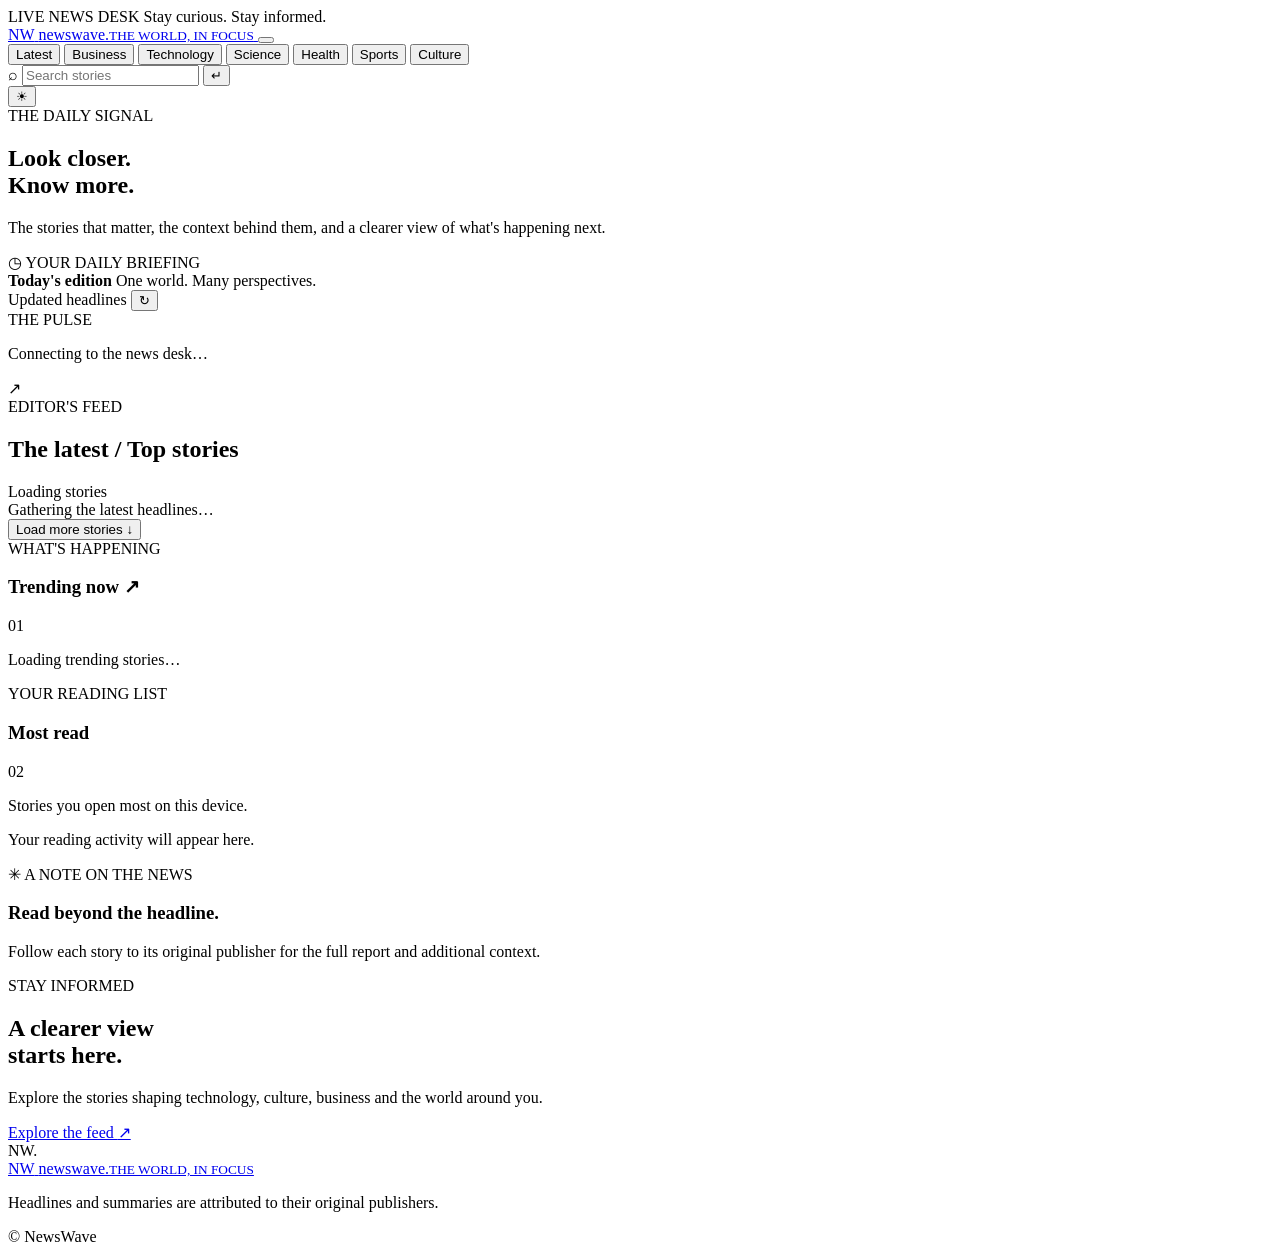
==== src/main/resources/static/index.html @ c4ccb03f "Initial commit" ====
<!DOCTYPE html>
<html lang="en" data-theme="dark">
<head>
  <meta charset="UTF-8">
  <meta name="viewport" content="width=device-width, initial-scale=1">
  <meta name="theme-color" content="#0a0b10">
  <meta name="description" content="NewsWave — breaking news, technology, business, science and the stories shaping our world.">
  <title>NewsWave — The World, Unfiltered</title>

  <link rel="preconnect" href="https://fonts.googleapis.com">
  <link rel="preconnect" href="https://fonts.gstatic.com" crossorigin>
  <link href="https://fonts.googleapis.com/css2?family=DM+Sans:wght@400;500;600;700&family=Manrope:wght@400;500;600;700;800&display=swap" rel="stylesheet">
  <link rel="stylesheet" href="/css/style.css">

  <script src="/js/theme.js" defer></script>
  <script src="/js/app.js" defer></script>
</head>
<body>
<div class="ambient ambient-one"></div>
<div class="ambient ambient-two"></div>

<div class="topline">
  <div class="container topline-inner">
    <span class="live-indicator"><span class="live-dot"></span> LIVE NEWS DESK</span>
    <span class="topline-message">Stay curious. Stay informed.</span>
    <span id="todayLabel" class="topline-date"></span>
  </div>
</div>

<header class="site-header">
  <div class="container header-inner">
    <a class="brand" href="/" aria-label="NewsWave home">
      <span class="brand-mark">NW<span></span></span>
      <span class="brand-word">newswave<span class="brand-period">.</span><small>THE WORLD, IN FOCUS</small></span>
    </a>

    <button class="mobile-menu-toggle" id="mobileMenuToggle"
            aria-label="Open navigation" aria-expanded="false"
            aria-controls="mainNav">
      <span></span><span></span><span></span>
    </button>

    <nav class="main-nav" id="mainNav" aria-label="News categories">
      <button class="nav-link active" data-category="general">Latest</button>
      <button class="nav-link" data-category="business">Business</button>
      <button class="nav-link" data-category="technology">Technology</button>
      <button class="nav-link" data-category="science">Science</button>
      <button class="nav-link" data-category="health">Health</button>
      <button class="nav-link" data-category="sports">Sports</button>
      <button class="nav-link" data-category="entertainment">Culture</button>
    </nav>

    <div class="header-actions">
      <form class="search-form" id="searchForm" role="search">
        <span class="search-symbol" aria-hidden="true">⌕</span>
        <input id="searchInput" type="search" placeholder="Search stories"
               aria-label="Search news">
        <button type="submit" aria-label="Submit search">↵</button>
      </form>
      <button class="theme-toggle" id="themeToggle"
              aria-label="Switch to light theme" title="Toggle theme">
        <span id="themeIcon" aria-hidden="true">☀</span>
      </button>
    </div>
  </div>
</header>

<main class="container page-wrap">
  <section class="hero-intro">
    <div class="hero-intro-copy">
      <div class="eyebrow"><span class="eyebrow-line"></span> THE DAILY SIGNAL</div>
      <h1>Look closer.<br>Know <span>more.</span></h1>
      <p>The stories that matter, the context behind them, and a clearer view of what's happening next.</p>
    </div>
    <div class="edition-widget">
      <div class="edition-widget-top">
        <span class="edition-icon">◷</span>
        <span>YOUR DAILY BRIEFING</span>
      </div>
      <strong id="editionDate">Today's edition</strong>
      <span class="edition-subtitle">One world. Many perspectives.</span>
      <div class="edition-rule"><span></span></div>
      <div class="edition-bottom">
        <span><i class="live-dot"></i> Updated headlines</span>
        <button id="refreshBtn" title="Refresh news" aria-label="Refresh news">↻</button>
      </div>
    </div>
  </section>

  <section class="breaking-strip" aria-label="Latest news update">
    <div class="breaking-label"><span class="live-dot"></span> THE PULSE</div>
    <p id="tickerText" aria-live="polite">Connecting to the news desk…</p>
    <span class="breaking-arrow" aria-hidden="true">↗</span>
  </section>

  <div class="content-heading">
    <div>
      <div class="eyebrow"><span class="eyebrow-line"></span> EDITOR'S FEED</div>
      <h2 id="sectionTitle">The latest <span class="muted-heading">/ Top stories</span></h2>
    </div>
    <div class="feed-meta">
      <span class="feed-live-dot"></span>
      <span id="resultsLabel">Loading stories</span>
    </div>
  </div>

  <div id="statusMessage" class="status-message" role="status">
    <span class="status-spinner"></span>
    Gathering the latest headlines…
  </div>

  <section class="editorial-layout" aria-label="News feed">
    <div class="main-feed">
      <section id="featuredStory" class="featured-story" aria-label="Featured story"></section>
      <section id="newsGrid" class="news-grid" aria-label="More news stories" aria-live="polite"></section>
      <div class="load-more-wrap">
        <button class="load-more" id="loadMoreBtn">
          Load more stories <span aria-hidden="true">↓</span>
        </button>
      </div>
    </div>

    <aside class="sidebar">
      <section class="sidebar-panel trending-panel">
        <div class="panel-heading">
          <div>
            <span class="panel-kicker">WHAT'S HAPPENING</span>
            <h3>Trending now <span class="trending-mark">↗</span></h3>
          </div>
          <span class="panel-index">01</span>
        </div>
        <div id="trendingList" class="trending-list">
          <p class="panel-placeholder">Loading trending stories…</p>
        </div>
      </section>

      <section class="sidebar-panel popular-panel">
        <div class="panel-heading">
          <div>
            <span class="panel-kicker">YOUR READING LIST</span>
            <h3>Most read</h3>
          </div>
          <span class="panel-index">02</span>
        </div>
        <p class="panel-description">Stories you open most on this device.</p>
        <div id="mostReadList" class="most-read-list">
          <p class="panel-placeholder">Your reading activity will appear here.</p>
        </div>
      </section>

      <section class="sidebar-note">
        <span class="sidebar-note-icon">✳</span>
        <span class="panel-kicker">A NOTE ON THE NEWS</span>
        <h3>Read beyond the headline.</h3>
        <p>Follow each story to its original publisher for the full report and additional context.</p>
      </section>
    </aside>
  </section>

  <section class="closing-banner">
    <div class="closing-orbit orbit-one"></div>
    <div class="closing-orbit orbit-two"></div>
    <div class="closing-content">
      <span class="panel-kicker">STAY INFORMED</span>
      <h2>A clearer view<br>starts <span>here.</span></h2>
      <p>Explore the stories shaping technology, culture, business and the world around you.</p>
      <a href="#newsGrid" class="closing-link">Explore the feed <span>↗</span></a>
    </div>
    <div class="closing-graphic" aria-hidden="true">
      <div class="graphic-ring ring-one"></div>
      <div class="graphic-ring ring-two"></div>
      <div class="graphic-core">NW<span>.</span></div>
    </div>
  </section>
</main>

<footer class="site-footer">
  <div class="container footer-inner">
    <a class="brand footer-brand" href="/">
      <span class="brand-mark">NW<span></span></span>
      <span class="brand-word">newswave<span class="brand-period">.</span><small>THE WORLD, IN FOCUS</small></span>
    </a>
    <p>Headlines and summaries are attributed to their original publishers.</p>
    <span class="footer-copy">© <span id="year"></span> NewsWave</span>
  </div>
</footer>
</body>
</html>
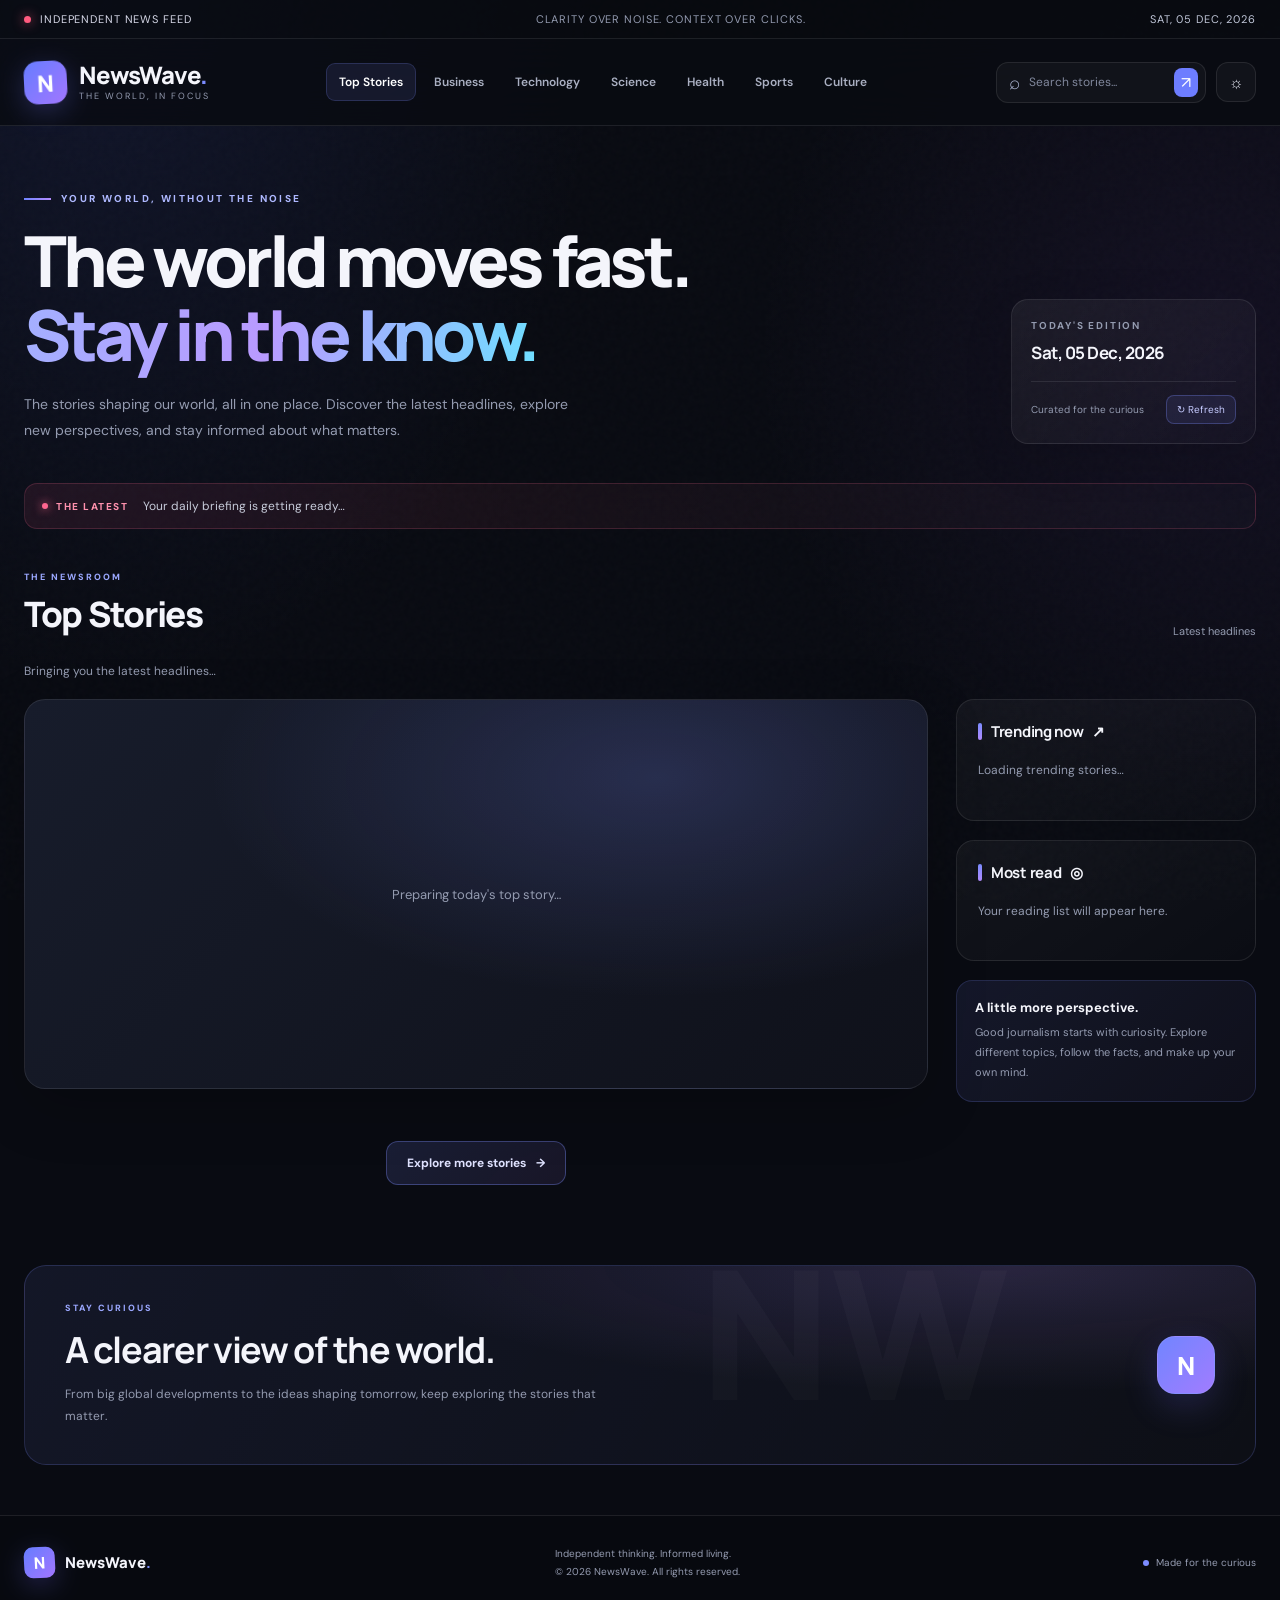
==== commit f9cd533d: "initial commit" ====
--- a/src/main/resources/static/index.html
+++ b/src/main/resources/static/index.html
@@ -1,189 +1,1173 @@
 
 <!DOCTYPE html>
-<html lang="en" data-theme="dark">
+<html lang="en">
 <head>
-  <meta charset="UTF-8">
-  <meta name="viewport" content="width=device-width, initial-scale=1">
-  <meta name="theme-color" content="#0a0b10">
-  <meta name="description" content="NewsWave — breaking news, technology, business, science and the stories shaping our world.">
-  <title>NewsWave — The World, Unfiltered</title>
-
-  <link rel="preconnect" href="https://fonts.googleapis.com">
-  <link rel="preconnect" href="https://fonts.gstatic.com" crossorigin>
-  <link href="https://fonts.googleapis.com/css2?family=DM+Sans:wght@400;500;600;700&family=Manrope:wght@400;500;600;700;800&display=swap" rel="stylesheet">
-  <link rel="stylesheet" href="/css/style.css">
-
-  <script src="/js/theme.js" defer></script>
-  <script src="/js/app.js" defer></script>
+    <meta charset="UTF-8">
+    <meta name="viewport" content="width=device-width, initial-scale=1.0">
+    <meta name="theme-color" content="#090b12">
+    <meta name="description" content="NewsWave — Your world, without the noise. Discover breaking news, technology, business, science, and global stories.">
+
+    <title>NewsWave — The World, In Focus</title>
+
+    <link rel="preconnect" href="https://fonts.googleapis.com">
+    <link rel="preconnect" href="https://fonts.gstatic.com" crossorigin>
+
+    <link href="https://fonts.googleapis.com/css2?family=DM+Sans:wght@400;500;600;700;800&family=Manrope:wght@400;500;600;700;800&display=swap" rel="stylesheet">
+    <link rel="stylesheet" href="/css/style.css">
+
+    <style>
+        /* Premium NewsWave index enhancements */
+        :root {
+            --nw-bg: #090b12;
+            --nw-surface: #111521;
+            --nw-surface-2: #171c2b;
+            --nw-border: rgba(255,255,255,.09);
+            --nw-text: #f4f5fb;
+            --nw-muted: #949bb0;
+            --nw-blue: #7c8cff;
+            --nw-cyan: #58d8ff;
+            --nw-purple: #b18cff;
+            --nw-radius: 20px;
+        }
+
+        * { box-sizing: border-box; }
+
+        html {
+            scroll-behavior: smooth;
+            scroll-padding-top: 110px;
+        }
+
+        body {
+            margin: 0;
+            background:
+                radial-gradient(ellipse at 8% 0%, rgba(88,112,255,.11), transparent 30%),
+                radial-gradient(ellipse at 95% 22%, rgba(163,91,255,.07), transparent 27%),
+                var(--nw-bg);
+            color: var(--nw-text);
+            font-family: "DM Sans", sans-serif;
+            -webkit-font-smoothing: antialiased;
+        }
+
+        body::before {
+            content: "";
+            position: fixed;
+            inset: 0;
+            pointer-events: none;
+            z-index: -1;
+            opacity: .12;
+            background-image: url("data:image/svg+xml,%3Csvg viewBox='0 0 180 180' xmlns='http://www.w3.org/2000/svg'%3E%3Cfilter id='n'%3E%3CfeTurbulence type='fractalNoise' baseFrequency='.9' numOctaves='3' stitchTiles='stitch'/%3E%3C/filter%3E%3Crect width='100%25' height='100%25' filter='url(%23n)' opacity='.16'/%3E%3C/svg%3E");
+        }
+
+        a { color: inherit; }
+
+        button, input { font: inherit; }
+
+        button { -webkit-tap-highlight-color: transparent; }
+
+        ::selection {
+            color: #fff;
+            background: #686dff;
+        }
+
+        .container {
+            width: min(1320px, calc(100% - 48px));
+            margin-inline: auto;
+        }
+
+        .topline {
+            border-bottom: 1px solid var(--nw-border);
+            background: rgba(8,10,16,.8);
+            font-size: 11px;
+            letter-spacing: .08em;
+            text-transform: uppercase;
+        }
+
+        .topline-inner {
+            display: flex;
+            align-items: center;
+            justify-content: space-between;
+            gap: 20px;
+            min-height: 38px;
+        }
+
+        .live-indicator {
+            display: inline-flex;
+            align-items: center;
+            gap: 9px;
+            color: #d7d9e8;
+        }
+
+        .live-indicator::before {
+            content: "";
+            width: 7px;
+            height: 7px;
+            border-radius: 50%;
+            background: #ff5b7f;
+            box-shadow: 0 0 12px rgba(255,91,127,.8);
+            animation: livePulse 1.8s infinite;
+        }
+
+        .topline-message { color: var(--nw-muted); }
+        .topline-date { color: #c1c7d9; }
+
+        .site-header {
+            position: sticky;
+            top: 0;
+            z-index: 100;
+            background: rgba(9,11,18,.82);
+            backdrop-filter: blur(22px);
+            -webkit-backdrop-filter: blur(22px);
+            border-bottom: 1px solid var(--nw-border);
+        }
+
+        .header-inner {
+            min-height: 86px;
+            display: flex;
+            align-items: center;
+            justify-content: space-between;
+            gap: 30px;
+        }
+
+        .brand {
+            display: inline-flex;
+            align-items: center;
+            gap: 12px;
+            flex-shrink: 0;
+            text-decoration: none;
+        }
+
+        .brand-mark {
+            width: 43px;
+            height: 43px;
+            display: grid;
+            place-items: center;
+            border-radius: 14px;
+            color: white;
+            font-family: Manrope, sans-serif;
+            font-size: 23px;
+            font-weight: 800;
+            background: linear-gradient(135deg, #667dff, #a276ff);
+            box-shadow: 0 7px 26px rgba(112,111,255,.25);
+            transform: rotate(-3deg);
+            transition: transform .3s, box-shadow .3s;
+        }
+
+        .brand:hover .brand-mark {
+            transform: rotate(5deg) scale(1.07);
+            box-shadow: 0 9px 32px rgba(112,111,255,.4);
+        }
+
+        .brand-copy { display: grid; gap: 1px; }
+
+        .brand-word {
+            font-family: Manrope, sans-serif;
+            font-size: 24px;
+            font-weight: 800;
+            letter-spacing: -1.2px;
+            line-height: 1.1;
+        }
+
+        .brand-period { color: var(--nw-blue); }
+
+        .brand small {
+            color: var(--nw-muted);
+            font-size: 9px;
+            letter-spacing: 2px;
+            text-transform: uppercase;
+        }
+
+        .main-nav {
+            display: flex;
+            align-items: center;
+            justify-content: center;
+            gap: 5px;
+        }
+
+        .nav-link {
+            border: 1px solid transparent;
+            border-radius: 9px;
+            padding: 10px 12px;
+            background: transparent;
+            color: #aab0c2;
+            font-size: 12px;
+            font-weight: 600;
+            cursor: pointer;
+            transition: color .2s, background .2s, border-color .2s;
+        }
+
+        .nav-link:hover,
+        .nav-link.active {
+            color: #fff;
+            border-color: rgba(124,140,255,.2);
+            background: rgba(124,140,255,.11);
+        }
+
+        .header-actions {
+            display: flex;
+            align-items: center;
+            gap: 10px;
+        }
+
+        .search-form {
+            display: flex;
+            align-items: center;
+            gap: 7px;
+            padding: 5px 7px 5px 12px;
+            width: 210px;
+            border: 1px solid var(--nw-border);
+            border-radius: 12px;
+            background: rgba(255,255,255,.035);
+            transition: width .25s, border-color .25s, background .25s;
+        }
+
+        .search-form:focus-within {
+            width: 245px;
+            border-color: rgba(124,140,255,.65);
+            background: rgba(124,140,255,.055);
+        }
+
+        .search-symbol {
+            color: #a9b2ce;
+            font-size: 19px;
+            line-height: 1;
+        }
+
+        .search-form input {
+            width: 100%;
+            min-width: 0;
+            border: 0;
+            outline: 0;
+            background: transparent;
+            color: var(--nw-text);
+            font-size: 12px;
+        }
+
+        .search-form input::placeholder { color: #81889d; }
+
+        .search-form button {
+            width: 29px;
+            height: 29px;
+            border: 0;
+            border-radius: 8px;
+            color: #fff;
+            background: #6d7dff;
+            cursor: pointer;
+            transition: background .2s, transform .2s;
+        }
+
+        .search-form button:hover {
+            background: #8a73ff;
+            transform: scale(1.05);
+        }
+
+        .theme-toggle,
+        .mobile-menu-toggle {
+            width: 40px;
+            height: 40px;
+            display: grid;
+            place-items: center;
+            border: 1px solid var(--nw-border);
+            border-radius: 12px;
+            background: rgba(255,255,255,.035);
+            color: #e6e8f4;
+            cursor: pointer;
+            transition: .2s;
+        }
+
+        .theme-toggle:hover,
+        .mobile-menu-toggle:hover {
+            border-color: rgba(124,140,255,.55);
+            background: rgba(124,140,255,.13);
+        }
+
+        .mobile-menu-toggle { display: none; }
+
+        .page-wrap { padding-top: 38px; }
+
+        .hero-intro {
+            display: flex;
+            align-items: flex-end;
+            justify-content: space-between;
+            gap: 32px;
+            padding: 28px 0 34px;
+        }
+
+        .hero-intro-copy { max-width: 760px; }
+
+        .eyebrow {
+            display: flex;
+            align-items: center;
+            gap: 10px;
+            margin-bottom: 19px;
+            color: #aeb8ff;
+            font-size: 10px;
+            font-weight: 800;
+            letter-spacing: 2.4px;
+            text-transform: uppercase;
+        }
+
+        .eyebrow-line {
+            width: 27px;
+            height: 2px;
+            background: linear-gradient(90deg, #7185ff, #b38cff);
+        }
+
+        .hero-intro h1 {
+            margin: 0;
+            font-family: Manrope, sans-serif;
+            font-size: clamp(42px, 5.5vw, 76px);
+            font-weight: 800;
+            letter-spacing: -4.2px;
+            line-height: 1.05;
+        }
+
+        .hero-intro h1 span {
+            color: transparent;
+            background: linear-gradient(100deg, #a3b0ff 0%, #b99aff 47%, #6edfff 100%);
+            -webkit-background-clip: text;
+            background-clip: text;
+        }
+
+        .hero-intro-copy > p {
+            max-width: 560px;
+            margin: 19px 0 0;
+            color: var(--nw-muted);
+            font-size: 14px;
+            line-height: 1.9;
+        }
+
+        .edition-widget {
+            width: 245px;
+            flex-shrink: 0;
+            padding: 19px;
+            border: 1px solid var(--nw-border);
+            border-radius: 17px;
+            background: linear-gradient(135deg, rgba(255,255,255,.055), rgba(255,255,255,.015));
+            box-shadow: 0 14px 50px rgba(0,0,0,.12);
+        }
+
+        .edition-widget > span {
+            display: block;
+            margin-bottom: 9px;
+            color: var(--nw-muted);
+            font-size: 10px;
+            font-weight: 700;
+            letter-spacing: 1.8px;
+            text-transform: uppercase;
+        }
+
+        .edition-widget strong {
+            display: block;
+            font-family: Manrope, sans-serif;
+            font-size: 17px;
+            letter-spacing: -.5px;
+        }
+
+        .edition-bottom {
+            display: flex;
+            justify-content: space-between;
+            align-items: center;
+            gap: 8px;
+            margin-top: 17px;
+            padding-top: 13px;
+            border-top: 1px solid var(--nw-border);
+            color: var(--nw-muted);
+            font-size: 10px;
+        }
+
+        #refreshBtn {
+            border: 1px solid rgba(124,140,255,.3);
+            border-radius: 8px;
+            padding: 7px 10px;
+            color: #c6cbff;
+            background: rgba(124,140,255,.1);
+            cursor: pointer;
+            transition: .2s;
+        }
+
+        #refreshBtn:hover {
+            color: white;
+            background: rgba(124,140,255,.24);
+            transform: translateY(-1px);
+        }
+
+        .breaking-strip {
+            display: flex;
+            align-items: center;
+            gap: 15px;
+            overflow: hidden;
+            margin: 5px 0 42px;
+            padding: 14px 17px;
+            border: 1px solid rgba(255,104,143,.18);
+            border-radius: 13px;
+            background: linear-gradient(90deg, rgba(255,85,129,.09), rgba(255,255,255,.015));
+        }
+
+        .breaking-label {
+            display: flex;
+            align-items: center;
+            gap: 8px;
+            flex-shrink: 0;
+            color: #ff91ad;
+            font-size: 10px;
+            font-weight: 800;
+            letter-spacing: 1.5px;
+            text-transform: uppercase;
+        }
+
+        .breaking-label::before {
+            content: "";
+            width: 6px;
+            height: 6px;
+            border-radius: 50%;
+            background: #ff668f;
+            box-shadow: 0 0 10px #ff668f;
+        }
+
+        #tickerText {
+            overflow: hidden;
+            color: #c7cbda;
+            font-size: 12px;
+            text-overflow: ellipsis;
+            white-space: nowrap;
+        }
+
+        .content-heading {
+            display: flex;
+            align-items: flex-end;
+            justify-content: space-between;
+            gap: 20px;
+            margin-bottom: 23px;
+        }
+
+        .panel-kicker {
+            display: block;
+            margin-bottom: 7px;
+            color: #9ba8ff;
+            font-size: 9px;
+            font-weight: 800;
+            letter-spacing: 2px;
+            text-transform: uppercase;
+        }
+
+        .content-heading h2 {
+            margin: 0;
+            font-family: Manrope, sans-serif;
+            font-size: clamp(25px, 3vw, 35px);
+            font-weight: 800;
+            letter-spacing: -1.3px;
+        }
+
+        #resultsLabel {
+            color: var(--nw-muted);
+            font-size: 11px;
+        }
+
+        .status-message {
+            margin: 0 0 18px;
+            color: var(--nw-muted);
+            font-size: 12px;
+            line-height: 1.7;
+        }
+
+        .editorial-layout {
+            display: grid;
+            grid-template-columns: minmax(0, 1fr) 300px;
+            align-items: start;
+            gap: 28px;
+        }
+
+        .main-feed { min-width: 0; }
+
+        .featured-story {
+            position: relative;
+            min-height: 390px;
+            overflow: hidden;
+            isolation: isolate;
+            border: 1px solid var(--nw-border);
+            border-radius: 21px;
+            background:
+                radial-gradient(ellipse at 70% 20%, rgba(124,140,255,.2), transparent 50%),
+                linear-gradient(135deg, #171c2b, #0f111a);
+            box-shadow: 0 18px 60px rgba(0,0,0,.2);
+        }
+
+        .featured-story:empty::before {
+            content: "Preparing today's top story…";
+            position: absolute;
+            inset: 0;
+            display: grid;
+            place-items: center;
+            color: var(--nw-muted);
+            font-size: 13px;
+        }
+
+        .news-grid {
+            display: grid;
+            grid-template-columns: repeat(2, minmax(0, 1fr));
+            gap: 19px;
+            margin-top: 20px;
+        }
+
+        .news-grid > * {
+            min-width: 0;
+            animation: storyAppear .45s both;
+        }
+
+        .news-grid > *:nth-child(2n) { animation-delay: .07s; }
+        .news-grid > *:nth-child(3n) { animation-delay: .12s; }
+
+        /* Style common article-card patterns without requiring a JS rewrite. */
+        .featured-story,
+        .news-grid > *,
+        .sidebar-panel {
+            transition: border-color .25s, box-shadow .25s, transform .25s;
+        }
+
+        .news-grid > * {
+            overflow: hidden;
+            border: 1px solid var(--nw-border);
+            border-radius: 17px;
+            background: linear-gradient(145deg, rgba(255,255,255,.045), rgba(255,255,255,.015));
+        }
+
+        .news-grid > *:hover,
+        .sidebar-panel:hover {
+            border-color: rgba(124,140,255,.32);
+            box-shadow: 0 16px 40px rgba(0,0,0,.2);
+            transform: translateY(-3px);
+        }
+
+        .news-grid img {
+            display: block;
+            width: 100%;
+            aspect-ratio: 16 / 10;
+            object-fit: cover;
+            transition: transform .55s cubic-bezier(.2,.7,.2,1);
+        }
+
+        .news-grid > *:hover img { transform: scale(1.035); }
+
+        .sidebar {
+            display: grid;
+            gap: 19px;
+        }
+
+        .sidebar-panel {
+            overflow: hidden;
+            padding: 21px;
+            border: 1px solid var(--nw-border);
+            border-radius: 18px;
+            background: linear-gradient(145deg, rgba(255,255,255,.045), rgba(255,255,255,.012));
+        }
+
+        .sidebar-panel h3 {
+            display: flex;
+            align-items: center;
+            gap: 9px;
+            margin: 0 0 18px;
+            font-family: Manrope, sans-serif;
+            font-size: 15px;
+            letter-spacing: -.3px;
+        }
+
+        .sidebar-panel h3::before {
+            content: "";
+            width: 4px;
+            height: 17px;
+            border-radius: 5px;
+            background: linear-gradient(#7b8cff, #b18cff);
+        }
+
+        .trending-list,
+        .most-read-list {
+            display: grid;
+            gap: 0;
+        }
+
+        .trending-list > *,
+        .most-read-list > * {
+            padding: 13px 0;
+            border-bottom: 1px solid var(--nw-border);
+        }
+
+        .trending-list > *:first-child,
+        .most-read-list > *:first-child { padding-top: 0; }
+
+        .trending-list > *:last-child,
+        .most-read-list > *:last-child {
+            padding-bottom: 0;
+            border-bottom: 0;
+        }
+
+        .trending-list a,
+        .most-read-list a {
+            color: #dfe2f0;
+            font-size: 12px;
+            font-weight: 600;
+            line-height: 1.65;
+            text-decoration: none;
+            transition: color .2s;
+        }
+
+        .trending-list a:hover,
+        .most-read-list a:hover { color: #a9b4ff; }
+
+        .sidebar-note {
+            padding: 18px;
+            border: 1px solid rgba(124,140,255,.18);
+            border-radius: 16px;
+            background: linear-gradient(135deg, rgba(124,140,255,.1), rgba(177,140,255,.04));
+        }
+
+        .sidebar-note strong {
+            display: block;
+            margin-bottom: 7px;
+            font-size: 13px;
+        }
+
+        .sidebar-note p {
+            margin: 0;
+            color: var(--nw-muted);
+            font-size: 11px;
+            line-height: 1.8;
+        }
+
+        .load-more-wrap {
+            display: flex;
+            justify-content: center;
+            padding: 32px 0 10px;
+        }
+
+        #loadMoreBtn {
+            display: inline-flex;
+            align-items: center;
+            justify-content: center;
+            gap: 10px;
+            min-width: 180px;
+            padding: 13px 20px;
+            border: 1px solid rgba(124,140,255,.35);
+            border-radius: 12px;
+            color: #dfe2ff;
+            background: linear-gradient(135deg, rgba(124,140,255,.15), rgba(177,140,255,.09));
+            font-size: 12px;
+            font-weight: 700;
+            cursor: pointer;
+            transition: .25s;
+        }
+
+        #loadMoreBtn:hover {
+            border-color: #8e9aff;
+            background: linear-gradient(135deg, rgba(124,140,255,.27), rgba(177,140,255,.18));
+            transform: translateY(-2px);
+            box-shadow: 0 8px 24px rgba(124,140,255,.12);
+        }
+
+        .closing-banner {
+            position: relative;
+            overflow: hidden;
+            display: flex;
+            align-items: center;
+            justify-content: space-between;
+            gap: 30px;
+            margin: 70px 0 50px;
+            padding: 36px 40px;
+            border: 1px solid rgba(124,140,255,.2);
+            border-radius: 22px;
+            background:
+                radial-gradient(ellipse at 80% 0%, rgba(177,140,255,.16), transparent 45%),
+                linear-gradient(120deg, rgba(124,140,255,.09), rgba(255,255,255,.02));
+        }
+
+        .closing-banner::after {
+            content: "NW";
+            position: absolute;
+            right: 20%;
+            top: -58px;
+            color: rgba(255,255,255,.025);
+            font-family: Manrope, sans-serif;
+            font-size: 180px;
+            font-weight: 800;
+            pointer-events: none;
+        }
+
+        .closing-banner > div { position: relative; z-index: 1; }
+
+        .closing-banner .panel-kicker { margin-bottom: 11px; }
+
+        .closing-banner h2 {
+            margin: 0;
+            font-family: Manrope, sans-serif;
+            font-size: clamp(23px, 3vw, 36px);
+            letter-spacing: -1.3px;
+        }
+
+        .closing-banner p {
+            max-width: 570px;
+            margin: 10px 0 0;
+            color: var(--nw-muted);
+            font-size: 12px;
+            line-height: 1.8;
+        }
+
+        .closing-mark {
+            position: relative;
+            z-index: 1;
+            display: grid;
+            width: 58px;
+            height: 58px;
+            flex-shrink: 0;
+            place-items: center;
+            border: 1px solid rgba(160,167,255,.3);
+            border-radius: 18px;
+            color: white;
+            background: linear-gradient(135deg, #7185ff, #a17cff);
+            font-family: Manrope, sans-serif;
+            font-size: 25px;
+            font-weight: 800;
+            box-shadow: 0 12px 35px rgba(112,111,255,.2);
+        }
+
+        .site-footer {
+            border-top: 1px solid var(--nw-border);
+            background: rgba(0,0,0,.12);
+        }
+
+        .footer-inner {
+            display: flex;
+            align-items: center;
+            justify-content: space-between;
+            gap: 20px;
+            min-height: 94px;
+        }
+
+        .footer-brand {
+            display: flex;
+            align-items: center;
+            gap: 10px;
+            font-family: Manrope, sans-serif;
+            font-size: 15px;
+            font-weight: 800;
+        }
+
+        .footer-brand .brand-mark {
+            width: 31px;
+            height: 31px;
+            border-radius: 9px;
+            font-size: 16px;
+        }
+
+        .footer-inner p {
+            margin: 0;
+            color: var(--nw-muted);
+            font-size: 10px;
+            line-height: 1.8;
+        }
+
+        .footer-meta {
+            display: flex;
+            align-items: center;
+            gap: 7px;
+            color: var(--nw-muted);
+            font-size: 10px;
+        }
+
+        .footer-meta::before {
+            content: "";
+            width: 6px;
+            height: 6px;
+            border-radius: 50%;
+            background: #7c8cff;
+        }
+
+        /* Theme switch compatibility */
+        html[data-theme="light"],
+        html.light-theme,
+        body.light-theme {
+            --nw-bg: #f4f5fb;
+            --nw-surface: #fff;
+            --nw-surface-2: #eceefa;
+            --nw-border: rgba(35,42,75,.12);
+            --nw-text: #191d2d;
+            --nw-muted: #697087;
+        }
+
+        html[data-theme="light"] body,
+        html.light-theme body,
+        body.light-theme {
+            background:
+                radial-gradient(ellipse at 8% 0%, rgba(88,112,255,.09), transparent 30%),
+                #f4f5fb;
+            color: var(--nw-text);
+        }
+
+        html[data-theme="light"] .site-header,
+        html.light-theme .site-header,
+        body.light-theme .site-header {
+            background: rgba(248,249,253,.86);
+        }
+
+        html[data-theme="light"] .topline,
+        html.light-theme .topline,
+        body.light-theme .topline { background: rgba(245,246,251,.88); }
+
+        html[data-theme="light"] .topline-message,
+        html[data-theme="light"] .topline-date,
+        html.light-theme .topline-message,
+        html.light-theme .topline-date,
+        body.light-theme .topline-message,
+        body.light-theme .topline-date { color: #697087; }
+
+        html[data-theme="light"] .nav-link,
+        html.light-theme .nav-link,
+        body.light-theme .nav-link { color: #525b73; }
+
+        html[data-theme="light"] .nav-link:hover,
+        html[data-theme="light"] .nav-link.active,
+        html.light-theme .nav-link:hover,
+        html.light-theme .nav-link.active,
+        body.light-theme .nav-link:hover,
+        body.light-theme .nav-link.active {
+            color: #343b76;
+            background: rgba(124,140,255,.12);
+        }
+
+        html[data-theme="light"] .search-form,
+        html[data-theme="light"] .theme-toggle,
+        html.light-theme .search-form,
+        html.light-theme .theme-toggle,
+        body.light-theme .search-form,
+        body.light-theme .theme-toggle { background: rgba(30,40,90,.035); }
+
+        html[data-theme="light"] .search-form input,
+        html.light-theme .search-form input,
+        body.light-theme .search-form input { color: #191d2d; }
+
+        html[data-theme="light"] .search-form input::placeholder,
+        html.light-theme .search-form input::placeholder,
+        body.light-theme .search-form input::placeholder { color: #798198; }
+
+        html[data-theme="light"] .featured-story,
+        html.light-theme .featured-story,
+        body.light-theme .featured-story {
+            background: linear-gradient(135deg, #e8eaff, #f8f8ff);
+        }
+
+        html[data-theme="light"] .news-grid > *,
+        html[data-theme="light"] .sidebar-panel,
+        html.light-theme .news-grid > *,
+        html.light-theme .sidebar-panel,
+        body.light-theme .news-grid > *,
+        body.light-theme .sidebar-panel {
+            background: rgba(255,255,255,.82);
+        }
+
+        html[data-theme="light"] .trending-list a,
+        html[data-theme="light"] .most-read-list a,
+        html.light-theme .trending-list a,
+        html.light-theme .most-read-list a,
+        body.light-theme .trending-list a,
+        body.light-theme .most-read-list a { color: #30364b; }
+
+        html[data-theme="light"] .closing-banner,
+        html.light-theme .closing-banner,
+        body.light-theme .closing-banner {
+            background: linear-gradient(120deg, rgba(124,140,255,.1), rgba(255,255,255,.85));
+        }
+
+        @keyframes livePulse {
+            0%, 100% { box-shadow: 0 0 0 0 rgba(255,91,127,.35); }
+            50% { box-shadow: 0 0 0 5px rgba(255,91,127,0); }
+        }
+
+        @keyframes storyAppear {
+            from { opacity: 0; transform: translateY(12px); }
+            to { opacity: 1; transform: translateY(0); }
+        }
+
+        @media (prefers-reduced-motion: reduce) {
+            *, *::before, *::after {
+                scroll-behavior: auto !important;
+                animation-duration: .01ms !important;
+                animation-iteration-count: 1 !important;
+                transition-duration: .01ms !important;
+            }
+        }
+
+        @media (max-width: 1120px) {
+            .header-inner { gap: 18px; }
+            .main-nav { gap: 1px; }
+            .nav-link { padding: 9px 8px; font-size: 11px; }
+            .search-form { width: 175px; }
+            .search-form:focus-within { width: 195px; }
+            .editorial-layout { grid-template-columns: minmax(0, 1fr) 265px; gap: 20px; }
+        }
+
+        @media (max-width: 900px) {
+            .header-inner { min-height: 75px; flex-wrap: wrap; }
+            .mobile-menu-toggle {
+                display: grid;
+                order: 3;
+            }
+
+            .header-actions { margin-left: auto; }
+
+            .main-nav {
+                display: none;
+                order: 4;
+                width: 100%;
+                padding: 0 0 15px;
+                flex-wrap: wrap;
+                justify-content: flex-start;
+            }
+
+            .main-nav.open,
+            .main-nav.active { display: flex; }
+
+            .editorial-layout { grid-template-columns: minmax(0, 1fr); }
+            .sidebar { grid-template-columns: repeat(2, minmax(0, 1fr)); }
+            .sidebar-note { grid-column: 1 / -1; }
+            .hero-intro { align-items: flex-start; }
+            .edition-widget { width: 215px; }
+        }
+
+        @media (max-width: 620px) {
+            .container { width: min(100% - 30px, 1320px); }
+            .topline-inner { min-height: 34px; gap: 10px; }
+            .topline-message { display: none; }
+            .topline-date { margin-left: auto; font-size: 9px; }
+
+            .header-inner { min-height: 69px; gap: 9px; }
+            .brand-mark { width: 37px; height: 37px; border-radius: 11px; font-size: 20px; }
+            .brand-word { font-size: 21px; }
+            .brand small { font-size: 8px; letter-spacing: 1.5px; }
+            .header-actions { gap: 6px; }
+            .search-form { width: 39px; height: 39px; padding: 4px; justify-content: center; }
+            .search-form:focus-within { width: min(190px, 43vw); }
+            .search-form input { width: 0; }
+            .search-form:focus-within input { width: 100%; }
+            .search-form button { width: 29px; height: 29px; flex-shrink: 0; }
+            .search-symbol { flex-shrink: 0; }
+            .theme-toggle, .mobile-menu-toggle { width: 37px; height: 37px; border-radius: 10px; }
+
+            .page-wrap { padding-top: 17px; }
+            .hero-intro { display: block; padding: 25px 0 26px; }
+            .eyebrow { margin-bottom: 15px; font-size: 9px; }
+            .hero-intro h1 { font-size: clamp(39px, 11vw, 57px); letter-spacing: -2.7px; }
+            .hero-intro-copy > p { margin-top: 14px; font-size: 12px; }
+            .edition-widget { display: none; }
+
+            .breaking-strip { margin: 4px 0 32px; padding: 12px; gap: 10px; }
+            .breaking-label { font-size: 9px; letter-spacing: .8px; }
+            #tickerText { font-size: 10px; }
+
+            .content-heading { align-items: flex-start; flex-direction: column; gap: 8px; margin-bottom: 17px; }
+            .content-heading h2 { font-size: 27px; }
+            .editorial-layout { gap: 24px; }
+            .featured-story { min-height: 300px; border-radius: 16px; }
+            .news-grid { grid-template-columns: minmax(0, 1fr); gap: 15px; margin-top: 15px; }
+            .news-grid img { aspect-ratio: 16 / 9; }
+            .sidebar { grid-template-columns: minmax(0, 1fr); gap: 14px; }
+            .sidebar-note { grid-column: auto; }
+
+            .closing-banner { margin: 45px 0 32px; padding: 25px 22px; border-radius: 17px; gap: 14px; }
+            .closing-banner h2 { font-size: 25px; }
+            .closing-banner p { font-size: 11px; }
+            .closing-mark { width: 43px; height: 43px; border-radius: 13px; font-size: 20px; }
+            .footer-inner { align-items: flex-start; flex-direction: column; justify-content: center; gap: 10px; padding-block: 22px; }
+        }
+    </style>
 </head>
+
 <body>
-<div class="ambient ambient-one"></div>
-<div class="ambient ambient-two"></div>
-
 <div class="topline">
-  <div class="container topline-inner">
-    <span class="live-indicator"><span class="live-dot"></span> LIVE NEWS DESK</span>
-    <span class="topline-message">Stay curious. Stay informed.</span>
-    <span id="todayLabel" class="topline-date"></span>
-  </div>
+    <div class="container topline-inner">
+        <span class="live-indicator">Independent news feed</span>
+        <span class="topline-message">Clarity over noise. Context over clicks.</span>
+        <span class="topline-date" id="todayLabel">THE DAILY EDITION</span>
+    </div>
 </div>
 
 <header class="site-header">
-  <div class="container header-inner">
-    <a class="brand" href="/" aria-label="NewsWave home">
-      <span class="brand-mark">NW<span></span></span>
-      <span class="brand-word">newswave<span class="brand-period">.</span><small>THE WORLD, IN FOCUS</small></span>
-    </a>
-
-    <button class="mobile-menu-toggle" id="mobileMenuToggle"
-            aria-label="Open navigation" aria-expanded="false"
-            aria-controls="mainNav">
-      <span></span><span></span><span></span>
-    </button>
-
-    <nav class="main-nav" id="mainNav" aria-label="News categories">
-      <button class="nav-link active" data-category="general">Latest</button>
-      <button class="nav-link" data-category="business">Business</button>
-      <button class="nav-link" data-category="technology">Technology</button>
-      <button class="nav-link" data-category="science">Science</button>
-      <button class="nav-link" data-category="health">Health</button>
-      <button class="nav-link" data-category="sports">Sports</button>
-      <button class="nav-link" data-category="entertainment">Culture</button>
-    </nav>
-
-    <div class="header-actions">
-      <form class="search-form" id="searchForm" role="search">
-        <span class="search-symbol" aria-hidden="true">⌕</span>
-        <input id="searchInput" type="search" placeholder="Search stories"
-               aria-label="Search news">
-        <button type="submit" aria-label="Submit search">↵</button>
-      </form>
-      <button class="theme-toggle" id="themeToggle"
-              aria-label="Switch to light theme" title="Toggle theme">
-        <span id="themeIcon" aria-hidden="true">☀</span>
-      </button>
+    <div class="container header-inner">
+        <a class="brand" href="/" aria-label="NewsWave home">
+            <span class="brand-mark">N</span>
+            <span class="brand-copy">
+                    <span class="brand-word">NewsWave<span class="brand-period">.</span></span>
+                    <small>The world, in focus</small>
+                </span>
+        </a>
+
+        <nav class="main-nav" id="mainNav" aria-label="News categories">
+            <button class="nav-link active" data-category="general" type="button">Top Stories</button>
+            <button class="nav-link" data-category="business" type="button">Business</button>
+            <button class="nav-link" data-category="technology" type="button">Technology</button>
+            <button class="nav-link" data-category="science" type="button">Science</button>
+            <button class="nav-link" data-category="health" type="button">Health</button>
+            <button class="nav-link" data-category="sports" type="button">Sports</button>
+            <button class="nav-link" data-category="entertainment" type="button">Culture</button>
+        </nav>
+
+        <div class="header-actions">
+            <form class="search-form" id="searchForm" role="search">
+                <span class="search-symbol" aria-hidden="true">⌕</span>
+                <input id="searchInput" type="search" placeholder="Search stories..." aria-label="Search news">
+                <button type="submit" aria-label="Submit search">↗</button>
+            </form>
+
+            <button class="theme-toggle" id="themeToggle" type="button" aria-label="Toggle light and dark theme" title="Toggle theme">
+                <span id="themeIcon" aria-hidden="true">☼</span>
+            </button>
+
+            <button class="mobile-menu-toggle" id="mobileMenuToggle" type="button" aria-label="Toggle navigation" aria-expanded="false">
+                <span aria-hidden="true">☰</span>
+            </button>
+        </div>
     </div>
-  </div>
 </header>
 
 <main class="container page-wrap">
-  <section class="hero-intro">
-    <div class="hero-intro-copy">
-      <div class="eyebrow"><span class="eyebrow-line"></span> THE DAILY SIGNAL</div>
-      <h1>Look closer.<br>Know <span>more.</span></h1>
-      <p>The stories that matter, the context behind them, and a clearer view of what's happening next.</p>
+    <section class="hero-intro">
+        <div class="hero-intro-copy">
+            <div class="eyebrow">
+                <span class="eyebrow-line"></span>
+                YOUR WORLD, WITHOUT THE NOISE
+            </div>
+
+            <h1>The world moves fast.<br><span>Stay in the know.</span></h1>
+
+            <p>
+                The stories shaping our world, all in one place.
+                Discover the latest headlines, explore new perspectives,
+                and stay informed about what matters.
+            </p>
+        </div>
+
+        <aside class="edition-widget" aria-label="Today's edition">
+            <span>Today's edition</span>
+            <strong id="editionDate">The Daily Briefing</strong>
+            <div class="edition-bottom">
+                <span>Curated for the curious</span>
+                <button id="refreshBtn" type="button" title="Refresh news">↻ Refresh</button>
+            </div>
+        </aside>
+    </section>
+
+    <section class="breaking-strip" aria-label="Latest news">
+        <span class="breaking-label">The latest</span>
+        <span id="tickerText">Your daily briefing is getting ready…</span>
+    </section>
+
+    <section class="content-heading">
+        <div>
+            <span class="panel-kicker">THE NEWSROOM</span>
+            <h2 id="sectionTitle">Top Stories</h2>
+        </div>
+        <span id="resultsLabel">Latest headlines</span>
+    </section>
+
+    <p class="status-message" id="statusMessage" role="status" aria-live="polite">
+        Bringing you the latest headlines…
+    </p>
+
+    <div class="editorial-layout">
+        <section class="main-feed" aria-label="Latest news articles">
+            <article id="featuredStory" class="featured-story" aria-label="Featured story"></article>
+
+            <section id="newsGrid" class="news-grid" aria-label="More news articles" aria-live="polite"></section>
+
+            <div class="load-more-wrap">
+                <button id="loadMoreBtn" type="button">
+                    Explore more stories <span aria-hidden="true">→</span>
+                </button>
+            </div>
+        </section>
+
+        <aside class="sidebar" aria-label="News highlights">
+            <section class="sidebar-panel trending-panel">
+                <h3>Trending now <span aria-hidden="true">↗</span></h3>
+                <div class="trending-list" id="trendingList">
+                    <p class="status-message">Loading trending stories…</p>
+                </div>
+            </section>
+
+            <section class="sidebar-panel popular-panel">
+                <h3>Most read <span aria-hidden="true">◎</span></h3>
+                <div class="most-read-list" id="mostReadList">
+                    <p class="status-message">Your reading list will appear here.</p>
+                </div>
+            </section>
+
+            <section class="sidebar-note">
+                <strong>A little more perspective.</strong>
+                <p>Good journalism starts with curiosity. Explore different topics, follow the facts, and make up your own mind.</p>
+            </section>
+        </aside>
     </div>
-    <div class="edition-widget">
-      <div class="edition-widget-top">
-        <span class="edition-icon">◷</span>
-        <span>YOUR DAILY BRIEFING</span>
-      </div>
-      <strong id="editionDate">Today's edition</strong>
-      <span class="edition-subtitle">One world. Many perspectives.</span>
-      <div class="edition-rule"><span></span></div>
-      <div class="edition-bottom">
-        <span><i class="live-dot"></i> Updated headlines</span>
-        <button id="refreshBtn" title="Refresh news" aria-label="Refresh news">↻</button>
-      </div>
+
+    <section class="closing-banner">
+        <div>
+            <span class="panel-kicker">STAY CURIOUS</span>
+            <h2>A clearer view of the world.</h2>
+            <p>From big global developments to the ideas shaping tomorrow, keep exploring the stories that matter.</p>
+        </div>
+        <div class="closing-mark" aria-hidden="true">N</div>
+    </section>
+</main>
+
+<footer class="site-footer">
+    <div class="container footer-inner">
+        <div class="footer-brand">
+            <span class="brand-mark">N</span>
+            <span>NewsWave<span class="brand-period">.</span></span>
+        </div>
+
+        <p>Independent thinking. Informed living.<br>© <span id="year">2026</span> NewsWave. All rights reserved.</p>
+
+        <span class="footer-meta">Made for the curious</span>
     </div>
-  </section>
-
-  <section class="breaking-strip" aria-label="Latest news update">
-    <div class="breaking-label"><span class="live-dot"></span> THE PULSE</div>
-    <p id="tickerText" aria-live="polite">Connecting to the news desk…</p>
-    <span class="breaking-arrow" aria-hidden="true">↗</span>
-  </section>
-
-  <div class="content-heading">
-    <div>
-      <div class="eyebrow"><span class="eyebrow-line"></span> EDITOR'S FEED</div>
-      <h2 id="sectionTitle">The latest <span class="muted-heading">/ Top stories</span></h2>
-    </div>
-    <div class="feed-meta">
-      <span class="feed-live-dot"></span>
-      <span id="resultsLabel">Loading stories</span>
-    </div>
-  </div>
-
-  <div id="statusMessage" class="status-message" role="status">
-    <span class="status-spinner"></span>
-    Gathering the latest headlines…
-  </div>
-
-  <section class="editorial-layout" aria-label="News feed">
-    <div class="main-feed">
-      <section id="featuredStory" class="featured-story" aria-label="Featured story"></section>
-      <section id="newsGrid" class="news-grid" aria-label="More news stories" aria-live="polite"></section>
-      <div class="load-more-wrap">
-        <button class="load-more" id="loadMoreBtn">
-          Load more stories <span aria-hidden="true">↓</span>
-        </button>
-      </div>
-    </div>
-
-    <aside class="sidebar">
-      <section class="sidebar-panel trending-panel">
-        <div class="panel-heading">
-          <div>
-            <span class="panel-kicker">WHAT'S HAPPENING</span>
-            <h3>Trending now <span class="trending-mark">↗</span></h3>
-          </div>
-          <span class="panel-index">01</span>
-        </div>
-        <div id="trendingList" class="trending-list">
-          <p class="panel-placeholder">Loading trending stories…</p>
-        </div>
-      </section>
-
-      <section class="sidebar-panel popular-panel">
-        <div class="panel-heading">
-          <div>
-            <span class="panel-kicker">YOUR READING LIST</span>
-            <h3>Most read</h3>
-          </div>
-          <span class="panel-index">02</span>
-        </div>
-        <p class="panel-description">Stories you open most on this device.</p>
-        <div id="mostReadList" class="most-read-list">
-          <p class="panel-placeholder">Your reading activity will appear here.</p>
-        </div>
-      </section>
-
-      <section class="sidebar-note">
-        <span class="sidebar-note-icon">✳</span>
-        <span class="panel-kicker">A NOTE ON THE NEWS</span>
-        <h3>Read beyond the headline.</h3>
-        <p>Follow each story to its original publisher for the full report and additional context.</p>
-      </section>
-    </aside>
-  </section>
-
-  <section class="closing-banner">
-    <div class="closing-orbit orbit-one"></div>
-    <div class="closing-orbit orbit-two"></div>
-    <div class="closing-content">
-      <span class="panel-kicker">STAY INFORMED</span>
-      <h2>A clearer view<br>starts <span>here.</span></h2>
-      <p>Explore the stories shaping technology, culture, business and the world around you.</p>
-      <a href="#newsGrid" class="closing-link">Explore the feed <span>↗</span></a>
-    </div>
-    <div class="closing-graphic" aria-hidden="true">
-      <div class="graphic-ring ring-one"></div>
-      <div class="graphic-ring ring-two"></div>
-      <div class="graphic-core">NW<span>.</span></div>
-    </div>
-  </section>
-</main>
-
-<footer class="site-footer">
-  <div class="container footer-inner">
-    <a class="brand footer-brand" href="/">
-      <span class="brand-mark">NW<span></span></span>
-      <span class="brand-word">newswave<span class="brand-period">.</span><small>THE WORLD, IN FOCUS</small></span>
-    </a>
-    <p>Headlines and summaries are attributed to their original publishers.</p>
-    <span class="footer-copy">© <span id="year"></span> NewsWave</span>
-  </div>
 </footer>
+
+<script src="/js/theme.js"></script>
+<script src="/js/app.js"></script>
+
+<script>
+    // Keep the date and year current without changing the news API.
+    (() => {
+        const now = new Date();
+
+        const dateText = new Intl.DateTimeFormat("en-IN", {
+            weekday: "short",
+            day: "2-digit",
+            month: "short",
+            year: "numeric"
+        }).format(now);
+
+        const todayLabel = document.getElementById("todayLabel");
+        const editionDate = document.getElementById("editionDate");
+        const year = document.getElementById("year");
+
+        if (todayLabel) todayLabel.textContent = dateText.toUpperCase();
+        if (editionDate) editionDate.textContent = dateText;
+        if (year) year.textContent = now.getFullYear();
+
+        const menuButton = document.getElementById("mobileMenuToggle");
+        const mainNav = document.getElementById("mainNav");
+
+        if (menuButton && mainNav) {
+            menuButton.addEventListener("click", () => {
+                const isOpen = mainNav.classList.toggle("open");
+                menuButton.setAttribute("aria-expanded", String(isOpen));
+            });
+
+            mainNav.querySelectorAll(".nav-link").forEach((link) => {
+                link.addEventListener("click", () => {
+                    mainNav.classList.remove("open");
+                    menuButton.setAttribute("aria-expanded", "false");
+                });
+            });
+        }
+    })();
+</script>
 </body>
 </html>
